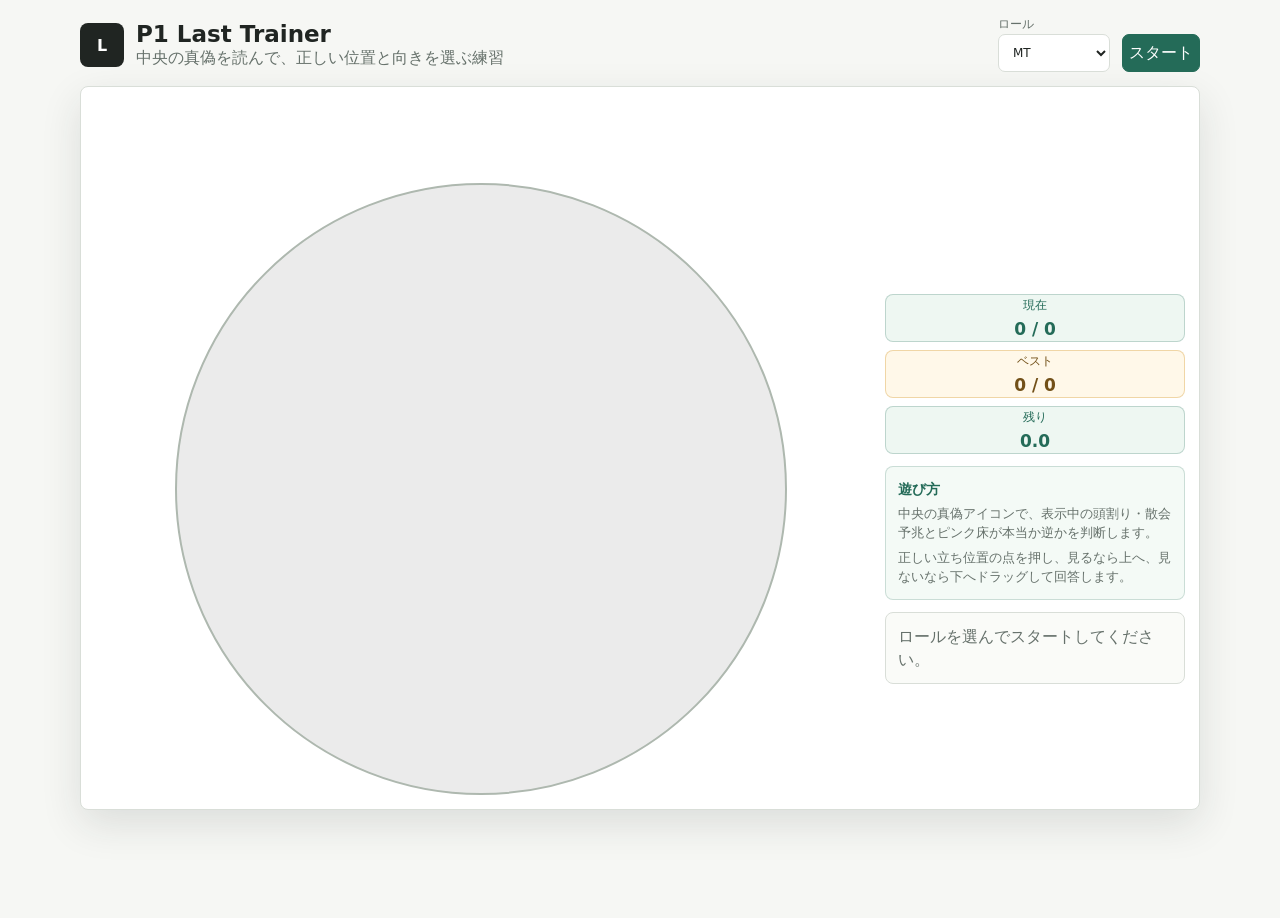
==== p1-last/index.html @ f6d4bda8 "p1-last commit" ====
<!doctype html>
<html lang="ja">
  <head>
    <meta charset="utf-8" />
    <meta name="viewport" content="width=device-width, initial-scale=1" />
    <title>P1 Last Trainer</title>
    <link rel="stylesheet" href="styles.css" />
  </head>
  <body>
    <main class="app">
      <section class="topbar">
        <div class="brand">
          <span class="brand-mark">L</span>
          <div>
            <h1>P1 Last Trainer</h1>
            <p>中央の真偽を読んで、正しい位置と向きを選ぶ練習</p>
          </div>
        </div>

        <div class="controls">
          <label class="field">
            <span>ロール</span>
            <select id="roleSelect"></select>
          </label>
          <button id="startButton" class="primary" type="button">スタート</button>
        </div>
      </section>

      <section class="panel">
        <div class="game-layout">
          <div id="field" class="field-preview idle" aria-label="P1 Last MAP">
            <div id="stripeLayer" class="stripe-layer"></div>
            <div class="mechanic-layer">
              <img id="mechanicCue" class="mechanic-cue" alt="" />
            </div>
            <img id="centerCue" class="center-cue" alt="" />
            <div id="positionLayer" class="position-layer" aria-label="立ち位置候補"></div>
            <div id="gazeIcon" class="gaze-icon" aria-label=""></div>
            <div id="dragGuide" class="drag-guide hidden" aria-hidden="true">
              <span class="drag-line"></span>
              <span id="dragArrow" class="drag-arrow"></span>
            </div>
            <div id="resultOverlay" class="result-overlay hidden"></div>
          </div>

          <aside class="side-panel">
            <div class="score-grid">
              <div class="score">
                <span>現在</span>
                <strong id="currentScore">0 / 0</strong>
              </div>
              <div class="score best">
                <span>ベスト</span>
                <strong id="bestScore">0 / 0</strong>
              </div>
              <div class="score">
                <span>残り</span>
                <strong id="timerText">0.0</strong>
              </div>
            </div>
            <div class="instructions">
              <strong>遊び方</strong>
              <p>中央の真偽アイコンで、表示中の頭割り・散会予兆とピンク床が本当か逆かを判断します。</p>
              <p>正しい立ち位置の点を押し、見るなら上へ、見ないなら下へドラッグして回答します。</p>
            </div>
            <div id="feedback" class="feedback">ロールを選んでスタートしてください。</div>
            <button id="nextButton" class="primary hidden" type="button">次へ</button>
          </aside>
        </div>
      </section>
    </main>

    <script src="app.js"></script>
  </body>
</html>
---- p1-last/styles.css ----
:root {
  color-scheme: light;
  --bg: #f6f7f4;
  --panel: #ffffff;
  --ink: #202522;
  --muted: #66716b;
  --line: #d9ded8;
  --accent: #246b58;
  --gold: #d49a2f;
  --pink: #f1bdf3;
  --look: #e9e300;
  --avoid: #a20feb;
  --field: #ebebeb;
  --danger: #b93030;
  --ok: #1f7a54;
  --shadow: 0 14px 40px rgba(35, 42, 38, 0.12);
}

* {
  box-sizing: border-box;
}

body {
  margin: 0;
  min-height: 100vh;
  background: var(--bg);
  color: var(--ink);
  font-family: "Segoe UI", system-ui, -apple-system, sans-serif;
}

button,
select {
  font: inherit;
}

button {
  min-height: 38px;
  border: 1px solid var(--line);
  border-radius: 7px;
  background: #fff;
  color: var(--ink);
  cursor: pointer;
}

button:disabled {
  cursor: not-allowed;
  opacity: 0.45;
}

.hidden {
  display: none !important;
}

.primary {
  border-color: var(--accent);
  background: var(--accent);
  color: #fff;
}

.app {
  width: min(1120px, calc(100vw - 28px));
  margin: 18px auto 28px;
}

.topbar {
  display: flex;
  align-items: center;
  justify-content: space-between;
  gap: 18px;
  margin-bottom: 14px;
}

.brand,
.controls {
  display: flex;
  align-items: center;
  gap: 12px;
}

.brand > div {
  min-width: 0;
}

.controls {
  flex: 0 0 auto;
  align-items: end;
}

.brand-mark {
  display: grid;
  width: 44px;
  height: 44px;
  place-items: center;
  border-radius: 8px;
  background: var(--ink);
  color: #fff;
  font-weight: 800;
}

h1,
p {
  margin: 0;
}

h1 {
  font-size: 23px;
  line-height: 1.15;
}

.brand p,
.field,
.feedback {
  color: var(--muted);
}

.field {
  display: grid;
  gap: 4px;
  font-size: 12px;
}

.field span {
  line-height: 1;
}

select {
  min-width: 112px;
  min-height: 38px;
  border: 1px solid var(--line);
  border-radius: 7px;
  background: #fff;
  color: var(--ink);
  padding: 0 10px;
}

.panel {
  border: 1px solid var(--line);
  border-radius: 8px;
  background: var(--panel);
  box-shadow: var(--shadow);
  padding: 14px;
}

.game-layout {
  display: grid;
  grid-template-columns: minmax(0, 1fr) 300px;
  gap: 18px;
  align-items: center;
  padding-top: 82px;
}

.field-preview {
  position: relative;
  width: min(100%, 680px, 68vh);
  aspect-ratio: 1 / 1;
  margin: 0 auto;
  overflow: visible;
  border: 2px solid #aeb8af;
  border-radius: 50%;
  background: var(--field);
}

.stripe-layer {
  position: absolute;
  inset: 0;
  overflow: hidden;
  border-radius: 50%;
  transform: rotate(var(--rotation));
  background: var(--stripe);
  opacity: 0;
}

.field-preview.playing .stripe-layer,
.field-preview.review .stripe-layer,
.field-preview.between .stripe-layer {
  opacity: 1;
}

.gaze-icon {
  position: absolute;
  left: 50%;
  top: -7%;
  z-index: 5;
  width: 15%;
  height: 15%;
  transform: translate(-50%, -50%);
  background: var(--gaze-color);
  -webkit-mask: var(--gaze-mask) center / contain no-repeat;
  mask: var(--gaze-mask) center / contain no-repeat;
  filter: drop-shadow(0 4px 6px rgba(32, 37, 34, 0.24));
  pointer-events: none;
  opacity: 0;
}

.field-preview.cue .gaze-icon,
.field-preview.playing .gaze-icon,
.field-preview.review .gaze-icon,
.field-preview.between .gaze-icon {
  opacity: 1;
}

.mechanic-layer {
  position: absolute;
  inset: 0;
  z-index: 1;
  display: grid;
  place-items: center;
  overflow: hidden;
  border-radius: 50%;
  pointer-events: none;
}

.mechanic-cue {
  display: block;
  max-width: 92%;
  max-height: 92%;
  width: auto;
  height: auto;
  object-fit: contain;
  opacity: 0;
}

.field-preview.playing .mechanic-cue,
.field-preview.review .mechanic-cue,
.field-preview.between .mechanic-cue {
  opacity: 0.94;
}

.center-cue {
  position: absolute;
  left: 50%;
  top: 50%;
  z-index: 3;
  width: 30%;
  height: auto;
  transform: translate(-50%, -50%);
  pointer-events: none;
  opacity: 0;
}

.field-preview.playing .center-cue,
.field-preview.review .center-cue,
.field-preview.between .center-cue {
  opacity: 1;
}

.position-layer {
  position: absolute;
  inset: 0;
  z-index: 4;
}

.position-marker {
  position: absolute;
  display: grid;
  width: 18px;
  height: 18px;
  min-height: 18px;
  padding: 0;
  place-items: center;
  transform: translate(-50%, -50%);
  border: 2px solid #202522;
  border-radius: 50%;
  background: rgba(255, 255, 255, 0.92);
  color: #202522;
  box-shadow: 0 4px 10px rgba(30, 36, 33, 0.18);
  touch-action: none;
  user-select: none;
}

.position-marker:disabled {
  opacity: 1;
}

.position-marker::after {
  content: "";
  width: 6px;
  height: 6px;
  border-radius: 50%;
  background: #202522;
}

.position-marker:hover:not(:disabled) {
  outline: 4px solid rgba(32, 37, 34, 0.14);
}

.position-marker.correct,
.position-marker.answer {
  border-color: var(--ok);
  background: #eef8f3;
}

.position-marker.answer {
  z-index: 6;
  width: 28px;
  height: 28px;
  min-height: 28px;
  border-width: 4px;
  outline: 8px solid rgba(31, 122, 84, 0.22);
  box-shadow: 0 0 0 3px rgba(255, 255, 255, 0.94), 0 8px 18px rgba(31, 122, 84, 0.28);
}

.position-marker.answer::after {
  width: 8px;
  height: 8px;
  background: var(--ok);
}

.position-marker.wrong {
  border-color: var(--danger);
  background: #fff0ee;
}

.drag-guide {
  position: absolute;
  left: var(--drag-x, 50%);
  top: var(--drag-y, 50%);
  z-index: 8;
  width: 0;
  height: 0;
  pointer-events: none;
}

.drag-guide::before {
  content: "";
  position: absolute;
  left: 0;
  top: 0;
  width: 38px;
  height: 38px;
  transform: translate(-50%, -50%);
  border: 3px solid rgba(36, 107, 88, 0.68);
  border-radius: 50%;
  background: rgba(255, 255, 255, 0.18);
  box-shadow: 0 0 0 7px rgba(36, 107, 88, 0.12);
}

.drag-line {
  position: absolute;
  left: -2px;
  width: 4px;
  height: var(--drag-distance, 0px);
  transform: translateY(var(--drag-line-y, 0));
  border-radius: 999px;
  background: rgba(32, 37, 34, 0.68);
  box-shadow: 0 2px 8px rgba(30, 36, 33, 0.2);
  opacity: 0;
}

.drag-arrow {
  position: absolute;
  left: 0;
  top: var(--drag-arrow-y, 0);
  width: 0;
  height: 0;
  transform: translateX(-50%);
  border-right: 8px solid transparent;
  border-left: 8px solid transparent;
  opacity: 0;
}

.drag-guide.up .drag-arrow {
  border-bottom: 12px solid var(--look);
}

.drag-guide.down .drag-arrow {
  border-top: 12px solid var(--avoid);
}

.drag-guide.up .drag-line,
.drag-guide.down .drag-line,
.drag-guide.up .drag-arrow,
.drag-guide.down .drag-arrow {
  opacity: 1;
}

.drag-guide.ready .drag-line {
  background: var(--accent);
}

.result-overlay {
  position: absolute;
  left: 50%;
  top: 50%;
  z-index: 10;
  min-width: 160px;
  padding: 12px 16px;
  transform: translate(-50%, -50%);
  border-radius: 8px;
  background: rgba(255, 255, 255, 0.96);
  color: var(--ink);
  font-weight: 900;
  text-align: center;
  white-space: pre-line;
  box-shadow: 0 14px 34px rgba(30, 36, 33, 0.24);
}

.result-overlay.success {
  border: 2px solid rgba(31, 122, 84, 0.55);
  background: rgba(238, 248, 243, 0.98);
  color: var(--ok);
  font-size: 22px;
}

.side-panel {
  display: grid;
  gap: 12px;
}

.score-grid {
  display: grid;
  gap: 8px;
}

.score {
  display: grid;
  min-height: 48px;
  place-items: center;
  border: 1px solid rgba(36, 107, 88, 0.24);
  border-radius: 8px;
  background: #eef7f2;
  color: var(--accent);
}

.score.best {
  border-color: rgba(212, 154, 47, 0.36);
  background: #fff8e9;
  color: #725018;
}

.score span {
  font-size: 12px;
}

.score strong {
  font-size: 17px;
  font-variant-numeric: tabular-nums;
}

.instructions {
  display: grid;
  gap: 6px;
  padding: 12px;
  border: 1px solid rgba(36, 107, 88, 0.2);
  border-radius: 8px;
  background: #f4faf6;
  color: var(--ink);
  line-height: 1.45;
}

.instructions strong {
  color: var(--accent);
  font-size: 14px;
}

.instructions p {
  color: var(--muted);
  font-size: 13px;
}

.feedback {
  min-height: 64px;
  padding: 12px;
  border: 1px solid var(--line);
  border-radius: 8px;
  background: #fafbf8;
  line-height: 1.45;
}

.feedback.ok {
  border-color: rgba(31, 122, 84, 0.35);
  background: #eef8f3;
  color: var(--ok);
}

.feedback.bad {
  border-color: rgba(185, 48, 48, 0.3);
  background: #fff0ee;
  color: var(--danger);
}

#nextButton {
  font-weight: 800;
}

@media (max-width: 900px) {
  .topbar,
  .game-layout {
    display: grid;
    grid-template-columns: 1fr;
  }

  .controls {
    align-items: end;
  }
}

@media (max-width: 520px) {
  .app {
    width: min(100vw - 16px, 1120px);
    margin-top: 8px;
  }

  .controls,
  .field,
  .controls button,
  select {
    width: 100%;
  }
}
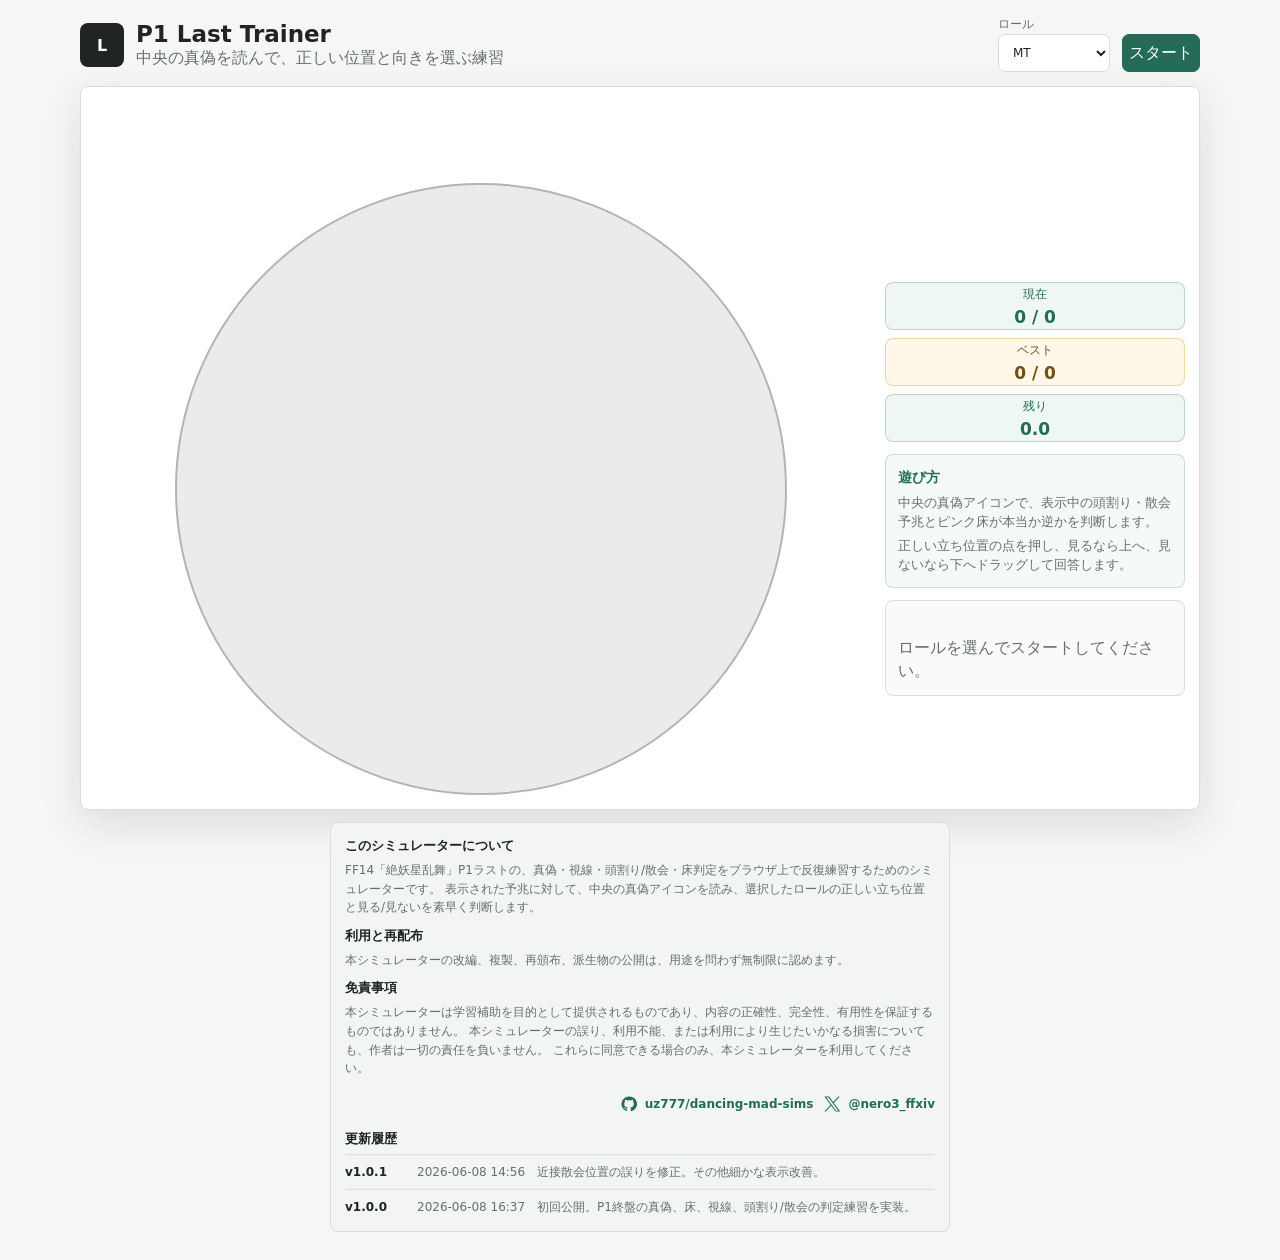
==== commit abcc3be2: "散会位置修正" ====
--- a/p1-last/index.html
+++ b/p1-last/index.html
@@ -1,75 +1,182 @@
 <!doctype html>
 <html lang="ja">
-  <head>
-    <meta charset="utf-8" />
-    <meta name="viewport" content="width=device-width, initial-scale=1" />
-    <title>P1 Last Trainer</title>
-    <link rel="stylesheet" href="styles.css" />
-  </head>
-  <body>
-    <main class="app">
-      <section class="topbar">
-        <div class="brand">
-          <span class="brand-mark">L</span>
-          <div>
-            <h1>P1 Last Trainer</h1>
-            <p>中央の真偽を読んで、正しい位置と向きを選ぶ練習</p>
-          </div>
-        </div>
+    <head>
+        <meta charset="utf-8" />
+        <meta name="viewport" content="width=device-width, initial-scale=1" />
+        <title>P1 Last Trainer</title>
+        <link rel="stylesheet" href="styles.css" />
+    </head>
+    <body>
+        <main class="app">
+            <section class="topbar">
+                <div class="brand">
+                    <span class="brand-mark">L</span>
+                    <div>
+                        <h1>P1 Last Trainer</h1>
+                        <p>中央の真偽を読んで、正しい位置と向きを選ぶ練習</p>
+                    </div>
+                </div>
 
-        <div class="controls">
-          <label class="field">
-            <span>ロール</span>
-            <select id="roleSelect"></select>
-          </label>
-          <button id="startButton" class="primary" type="button">スタート</button>
-        </div>
-      </section>
+                <div class="controls">
+                    <label class="field">
+                        <span>ロール</span>
+                        <select id="roleSelect"></select>
+                    </label>
+                    <button id="startButton" class="primary" type="button">
+                        スタート
+                    </button>
+                </div>
+            </section>
 
-      <section class="panel">
-        <div class="game-layout">
-          <div id="field" class="field-preview idle" aria-label="P1 Last MAP">
-            <div id="stripeLayer" class="stripe-layer"></div>
-            <div class="mechanic-layer">
-              <img id="mechanicCue" class="mechanic-cue" alt="" />
-            </div>
-            <img id="centerCue" class="center-cue" alt="" />
-            <div id="positionLayer" class="position-layer" aria-label="立ち位置候補"></div>
-            <div id="gazeIcon" class="gaze-icon" aria-label=""></div>
-            <div id="dragGuide" class="drag-guide hidden" aria-hidden="true">
-              <span class="drag-line"></span>
-              <span id="dragArrow" class="drag-arrow"></span>
-            </div>
-            <div id="resultOverlay" class="result-overlay hidden"></div>
-          </div>
+            <section class="panel">
+                <div class="game-layout">
+                    <div
+                        id="field"
+                        class="field-preview idle"
+                        aria-label="P1 Last MAP"
+                    >
+                        <div id="stripeLayer" class="stripe-layer"></div>
+                        <div class="mechanic-layer">
+                            <img id="mechanicCue" class="mechanic-cue" alt="" />
+                        </div>
+                        <img id="centerCue" class="center-cue" alt="" />
+                        <div
+                            id="positionLayer"
+                            class="position-layer"
+                            aria-label="立ち位置候補"
+                        ></div>
+                        <div
+                            id="gazeIcon"
+                            class="gaze-icon"
+                            aria-label=""
+                        ></div>
+                        <div
+                            id="dragGuide"
+                            class="drag-guide hidden"
+                            aria-hidden="true"
+                        >
+                            <span class="drag-line"></span>
+                            <span id="dragArrow" class="drag-arrow"></span>
+                        </div>
+                        <div
+                            id="resultOverlay"
+                            class="result-overlay hidden"
+                        ></div>
+                    </div>
 
-          <aside class="side-panel">
-            <div class="score-grid">
-              <div class="score">
-                <span>現在</span>
-                <strong id="currentScore">0 / 0</strong>
-              </div>
-              <div class="score best">
-                <span>ベスト</span>
-                <strong id="bestScore">0 / 0</strong>
-              </div>
-              <div class="score">
-                <span>残り</span>
-                <strong id="timerText">0.0</strong>
-              </div>
-            </div>
-            <div class="instructions">
-              <strong>遊び方</strong>
-              <p>中央の真偽アイコンで、表示中の頭割り・散会予兆とピンク床が本当か逆かを判断します。</p>
-              <p>正しい立ち位置の点を押し、見るなら上へ、見ないなら下へドラッグして回答します。</p>
-            </div>
-            <div id="feedback" class="feedback">ロールを選んでスタートしてください。</div>
-            <button id="nextButton" class="primary hidden" type="button">次へ</button>
-          </aside>
-        </div>
-      </section>
-    </main>
+                    <aside class="side-panel">
+                        <div class="score-grid">
+                            <div class="score">
+                                <span>現在</span>
+                                <strong id="currentScore">0 / 0</strong>
+                            </div>
+                            <div class="score best">
+                                <span>ベスト</span>
+                                <strong id="bestScore">0 / 0</strong>
+                            </div>
+                            <div class="score">
+                                <span>残り</span>
+                                <strong id="timerText">0.0</strong>
+                            </div>
+                        </div>
+                        <div class="instructions">
+                            <strong>遊び方</strong>
+                            <p>
+                                中央の真偽アイコンで、表示中の頭割り・散会予兆とピンク床が本当か逆かを判断します。
+                            </p>
+                            <p>
+                                正しい立ち位置の点を押し、見るなら上へ、見ないなら下へドラッグして回答します。
+                            </p>
+                        </div>
+                        <div id="feedback" class="feedback">
+                            ロールを選んでスタートしてください。
+                        </div>
+                        <button
+                            id="nextButton"
+                            class="primary hidden"
+                            type="button"
+                        >
+                            次へ
+                        </button>
+                    </aside>
+                </div>
+            </section>
 
-    <script src="app.js"></script>
-  </body>
+            <section class="tool-info" aria-label="補足情報">
+                <section>
+                    <h3>このシミュレーターについて</h3>
+                    <p>
+                        FF14「絶妖星乱舞」P1ラストの、真偽・視線・頭割り/散会・床判定をブラウザ上で反復練習するためのシミュレーターです。
+                        表示された予兆に対して、中央の真偽アイコンを読み、選択したロールの正しい立ち位置と見る/見ないを素早く判断します。
+                    </p>
+                </section>
+                <section class="license-note">
+                    <h3>利用と再配布</h3>
+                    <p>
+                        本シミュレーターの改編、複製、再頒布、派生物の公開は、用途を問わず無制限に認めます。
+                    </p>
+                </section>
+                <section class="disclaimer">
+                    <h3>免責事項</h3>
+                    <p>
+                        本シミュレーターは学習補助を目的として提供されるものであり、内容の正確性、完全性、有用性を保証するものではありません。
+                        本シミュレーターの誤り、利用不能、または利用により生じたいかなる損害についても、作者は一切の責任を負いません。
+                        これらに同意できる場合のみ、本シミュレーターを利用してください。
+                    </p>
+                </section>
+                <div class="info-links">
+                    <a
+                        href="https://github.com/uz777/dancing-mad-sims"
+                        target="_blank"
+                        rel="noreferrer"
+                        aria-label="GitHub repository"
+                    >
+                        <svg viewBox="0 0 24 24" aria-hidden="true">
+                            <path
+                                d="M12 2a10 10 0 0 0-3.16 19.49c.5.09.68-.22.68-.48v-1.7c-2.78.6-3.37-1.18-3.37-1.18-.45-1.15-1.1-1.46-1.1-1.46-.9-.62.07-.6.07-.6 1 .07 1.53 1.03 1.53 1.03.89 1.52 2.34 1.08 2.9.83.09-.64.35-1.08.63-1.33-2.22-.25-4.56-1.11-4.56-4.94 0-1.09.39-1.98 1.03-2.68-.1-.25-.45-1.27.1-2.65 0 0 .84-.27 2.75 1.02A9.56 9.56 0 0 1 12 6.99c.85 0 1.7.11 2.5.34 1.9-1.29 2.74-1.02 2.74-1.02.55 1.38.2 2.4.1 2.65.64.7 1.03 1.59 1.03 2.68 0 3.84-2.34 4.68-4.57 4.93.36.31.68.92.68 1.86v2.76c0 .27.18.58.69.48A10 10 0 0 0 12 2Z"
+                            />
+                        </svg>
+                        <span>uz777/dancing-mad-sims</span>
+                    </a>
+                    <a
+                        href="https://x.com/nero3_ffxiv"
+                        target="_blank"
+                        rel="noreferrer"
+                        aria-label="X account"
+                    >
+                        <svg viewBox="0 0 24 24" aria-hidden="true">
+                            <path
+                                d="M14.4 10.55 22.25 2h-1.86l-6.82 7.43L8.13 2H1.85l8.23 11.24L1.85 22h1.86l7.2-7.64L16.67 22h6.28l-8.55-11.45Zm-2.55 2.78-.83-1.12L4.38 3.32h2.86l5.35 7.16.83 1.12 6.97 9.34h-2.86l-5.68-7.61Z"
+                            />
+                        </svg>
+                        <span>@nero3_ffxiv</span>
+                    </a>
+                </div>
+                <section class="changelog">
+                    <h3>更新履歴</h3>
+                    <div class="changelog-list">
+                        <div class="changelog-row">
+                            <strong>v1.0.1</strong>
+                            <time datetime="2026-06-08T00:00:00+09:00"
+                                >2026-06-08 14:56</time
+                            >
+                            <p>
+                                近接散会位置の誤りを修正。その他細かな表示改善。
+                            </p>
+                        </div>
+                        <div class="changelog-row">
+                            <strong>v1.0.0</strong>
+                            <time datetime="2026-06-07T00:00:00+09:00"
+                                >2026-06-08 16:37</time
+                            >
+                            <p>
+                                初回公開。P1終盤の真偽、床、視線、頭割り/散会の判定練習を実装。
+                            </p>
+                        </div>
+                    </div>
+                </section>
+            </section>
+        </main>
+        <script src="app.js"></script>
+    </body>
 </html>
--- a/p1-last/styles.css
+++ b/p1-last/styles.css
@@ -98,6 +98,8 @@
 }
 
 h1,
+h2,
+h3,
 p {
   margin: 0;
 }
@@ -306,9 +308,56 @@
   background: var(--ok);
 }
 
+.position-marker.answer::before {
+  content: "";
+  position: absolute;
+  left: 50%;
+  width: 0;
+  height: 0;
+  transform: translateX(-50%);
+  border-right: 9px solid transparent;
+  border-left: 9px solid transparent;
+}
+
+.position-marker.answer.gaze-look::before {
+  bottom: calc(100% + 18px);
+  border-bottom: 15px solid var(--ok);
+  filter: drop-shadow(0 3px 4px rgba(30, 36, 33, 0.22));
+}
+
+.position-marker.answer.gaze-avoid::before {
+  top: calc(100% + 18px);
+  border-top: 15px solid var(--ok);
+  filter: drop-shadow(0 -3px 4px rgba(30, 36, 33, 0.22));
+}
+
 .position-marker.wrong {
   border-color: var(--danger);
   background: #fff0ee;
+}
+
+.marker-label {
+  position: absolute;
+  left: 50%;
+  top: calc(100% + 5px);
+  min-width: 28px;
+  padding: 2px 5px;
+  transform: translateX(-50%);
+  border: 1px solid rgba(32, 37, 34, 0.18);
+  border-radius: 5px;
+  background: rgba(255, 255, 255, 0.94);
+  color: var(--ink);
+  font-size: 11px;
+  font-weight: 800;
+  line-height: 1.1;
+  white-space: nowrap;
+  box-shadow: 0 4px 10px rgba(30, 36, 33, 0.14);
+}
+
+.position-marker.answer .marker-label {
+  border-color: rgba(31, 122, 84, 0.48);
+  background: #eef8f3;
+  color: var(--ok);
 }
 
 .drag-guide {
@@ -465,6 +514,7 @@
   border-radius: 8px;
   background: #fafbf8;
   line-height: 1.45;
+  white-space: pre-line;
 }
 
 .feedback.ok {
@@ -477,6 +527,102 @@
   border-color: rgba(185, 48, 48, 0.3);
   background: #fff0ee;
   color: var(--danger);
+}
+
+.tool-info {
+  display: grid;
+  gap: 10px;
+  width: min(100%, 620px);
+  margin: 12px auto 0;
+  padding: 14px;
+  border: 1px solid var(--line);
+  border-radius: 8px;
+  background: #f3f5f2;
+  color: var(--muted);
+}
+
+.tool-info section {
+  padding: 0;
+  border: 0;
+  background: transparent;
+}
+
+.tool-info h3 {
+  margin: 0 0 6px;
+  color: var(--ink);
+  font-size: 13px;
+}
+
+.tool-info p {
+  color: var(--muted);
+  font-size: 12px;
+  line-height: 1.55;
+}
+
+.license-note {
+  border-color: transparent !important;
+  background: transparent !important;
+}
+
+.disclaimer {
+  border-color: transparent !important;
+  background: transparent !important;
+}
+
+.info-links {
+  display: flex;
+  flex-wrap: wrap;
+  justify-content: flex-end;
+  gap: 10px;
+}
+
+.info-links a {
+  display: inline-flex;
+  align-items: center;
+  gap: 7px;
+  min-height: 32px;
+  border: 0;
+  background: transparent;
+  color: var(--accent);
+  font-size: 12px;
+  font-weight: 700;
+  text-decoration: none;
+}
+
+.info-links a:hover {
+  text-decoration: underline;
+}
+
+.info-links svg {
+  width: 18px;
+  height: 18px;
+  fill: currentColor;
+  flex: 0 0 auto;
+}
+
+.changelog-list {
+  display: grid;
+  gap: 8px;
+}
+
+.changelog-row {
+  display: grid;
+  grid-template-columns: 64px 112px minmax(0, 1fr);
+  gap: 8px;
+  align-items: baseline;
+  padding-top: 8px;
+  border-top: 1px solid rgba(32, 37, 34, 0.1);
+}
+
+.changelog-row strong {
+  color: var(--ink);
+  font-size: 12px;
+}
+
+.changelog-row time {
+  color: var(--muted);
+  font-size: 12px;
+  font-variant-numeric: tabular-nums;
 }
 
 #nextButton {
@@ -493,6 +639,11 @@
   .controls {
     align-items: end;
   }
+
+  .changelog-row {
+    grid-template-columns: 1fr;
+    gap: 4px;
+  }
 }
 
 @media (max-width: 520px) {
